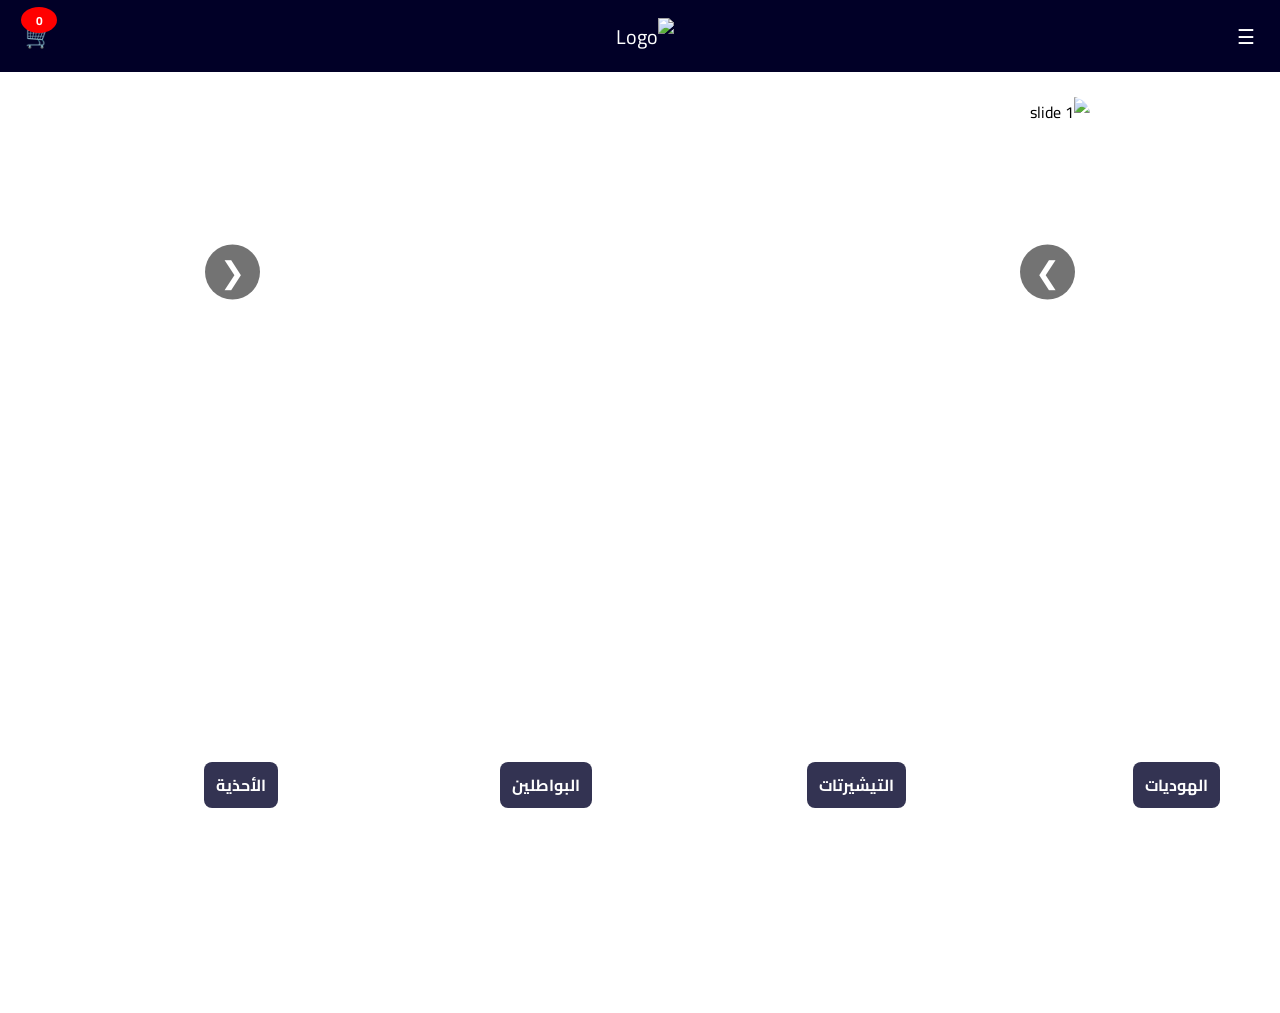
==== index.html @ a17975e5 "Add files via upload" ====
<!DOCTYPE html>
<html lang="ar">
<head>
<meta charset="UTF-8">
<meta name="viewport" content="width=device-width, initial-scale=1.0">
<link href="https://fonts.googleapis.com/css2?family=Cairo:wght@400;600;700&display=swap" rel="stylesheet">
<title>متجري</title>
<link rel="stylesheet" href="style.css">
</head>
<body>

<header class="top-bar">

<div class="menu">☰</div>

<div class="logo">
<img src="images/logo.png.png" alt="Logo">
</div>

<div class="cart">

🛒
<span id="cart-count">0</span>

</div>

</header>


<section class="slider">

  <div class="slides">
    <div class="slide active">
      <img src="images/shoe_discount.jpg.jpg" alt="slide 1">
    </div>

    <div class="slide">
      <img src="images/50_discount.jpg.jpg" alt="slide 2">
    </div>

    <div class="slide">
      <img src="images/free_shipping.jpg.jpg" alt="slide 3">
    </div>
  </div>

  <button class="slider-btn prev" onclick="changeSlide(-1)">&#10094;</button>
  <button class="slider-btn next" onclick="changeSlide(1)">&#10095;</button>

  <div class="dots">
    <span class="dot active" onclick="goToSlide(0)"></span>
    <span class="dot" onclick="goToSlide(1)"></span>
    <span class="dot" onclick="goToSlide(2)"></span>
  </div>

</section>

<section class="categories">

<a href="hoodies.html" class="category" style="background-image: url('images/hoodie.jpg.jpg');">
<span>الهوديات</span>
</a>

<a href="tshirts.html" class="category" style="background-image: url('images/tshirt.jpg');">
<span>التيشيرتات</span>
</a>

<a href="pants.html" class="category" style="background-image: url('images/pants.jpg');">
<span>البواطلين</span>
</a>

<a href="shoes.html" class="category" style="background-image: url('images/shoes.jpg');">
<span>الأحذية</span>
</a>

</section>

<script>
  const slides = document.querySelectorAll(".slide");
  const dots = document.querySelectorAll(".dot");
  let currentSlide = 0;
  let autoSlide;

  function showSlide(index) {
    slides.forEach((slide) => slide.classList.remove("active"));
    dots.forEach((dot) => dot.classList.remove("active"));

    slides[index].classList.add("active");
    dots[index].classList.add("active");
    currentSlide = index;
  }

  function changeSlide(direction) {
    currentSlide += direction;

    if (currentSlide < 0) {
      currentSlide = slides.length - 1;
    }

    if (currentSlide >= slides.length) {
      currentSlide = 0;
    }

    showSlide(currentSlide);
    restartAutoSlide();
  }

  function goToSlide(index) {
    showSlide(index);
    restartAutoSlide();
  }

  function startAutoSlide() {
    autoSlide = setInterval(() => {
      currentSlide++;
      if (currentSlide >= slides.length) {
        currentSlide = 0;
      }
      showSlide(currentSlide);
    }, 3000);
  }

  function restartAutoSlide() {
    clearInterval(autoSlide);
    startAutoSlide();
  }

  showSlide(0);
  startAutoSlide();
</script>
<section class="products">

<h2 id="categoryTitle"></h2>

<div class="products-grid" id="productsContainer">

</div>

</section>
<script>

const products = {

hoodies:[
{name:"هودي أسود",price:25,image:"images/hoodie1.jpg"},
{name:"هودي رمادي",price:28,image:"images/hoodie2.jpg"}
],

tshirts:[
{name:"تيشيرت أبيض",price:15,image:"images/tshirt1.jpg"},
{name:"تيشيرت أسود",price:18,image:"images/tshirt2.jpg"}
],

pants:[
{name:"بنطال رياضي",price:30,image:"images/pants1.jpg"},
{name:"بنطال جينز",price:35,image:"images/pants2.jpg"}
],

shoes:[
{name:"حذاء رياضي",price:50,image:"images/shoes1.jpg"},
{name:"حذاء جري",price:55,image:"images/shoes2.jpg"}
]

};


function showCategory(category){

const container = document.getElementById("productsContainer");

const title = document.getElementById("categoryTitle");

container.innerHTML = "";

title.innerText = category;

products[category].forEach(product =>{

container.innerHTML += `
<div class="product">

<img src="${product.image}">

<h3>${product.name}</h3>

<p class="price">$${product.price}</p>

<button>إضافة للسلة</button>

</div>
`;

});

}

</script>
</body>
</html>
---- style.css ----
/* عام */
body {
    margin: 0;
    font-family: 'Cairo', Arial, sans-serif;
    
    direction: rtl;
    background-image: url('images/background.jpg.jpg');
    background-size: cover;
    background-position: center;
    background-attachment: fixed;
}

/* شريط الأعلى */
.top-bar {
    background: #010027;
    color: white;
    display: flex;
    justify-content: space-between;
    align-items: center;
    padding: 15px 25px;
    font-size: 20px;
}

.logo img {
    height: 40px;
}

/* السلايدر الأساسي */
/* السلايدر */
.slider {
    width: 80%;
    max-width: 900px;
    height: 350px;
    margin: 25px auto;
    border-radius: 18px;
    overflow: hidden;
    position: relative;
}

.slides {
    position: relative;
    width: 100%;
    height: 100%;
}

.slide {
    position: absolute;
    inset: 0;
    opacity: 0;
    transition: opacity 1s ease;
    pointer-events: none;
}

.slide.active {
    opacity: 1;
    pointer-events: auto;
}

.slide img {
    width: 100%;
    height: 100%;
    object-fit: cover;
    display: block;
}

/* الأسهم */
.slider-btn {
    position: absolute;
    top: 50%;
    transform: translateY(-50%);
    width: 55px;
    height: 55px;
    border: none;
    border-radius: 50%;
    background: rgba(0, 0, 0, 0.55);
    color: white;
    font-size: 30px;
    cursor: pointer;
    z-index: 5;
}

.slider-btn.prev {
    left: 15px;
}

.slider-btn.next {
    right: 15px;
}

/* الدوائر */
.dots {
    position: absolute;
    bottom: 18px;
    left: 50%;
    transform: translateX(-50%);
    display: flex;
    gap: 10px;
    z-index: 5;
}

.dot {
    width: 14px;
    height: 14px;
    border-radius: 50%;
    background: rgba(255,255,255,0.5);
    cursor: pointer;
    transition: 0.3s;
}

.dot.active {
    background: white;
}

/* الدائرة الفعالة */
#slide1:checked ~ .dots .dot:nth-child(1),
#slide2:checked ~ .dots .dot:nth-child(2),
#slide3:checked ~ .dots .dot:nth-child(3) {
    background: white;
}

/* الحركة التلقائية */
@keyframes sliderAuto {
    0%, 33.33% { counter-reset: slider 1; }
    33.34%, 66.66% { counter-reset: slider 2; }
    66.67%, 100% { counter-reset: slider 3; }
}

/* CSS-only auto switch */
.slider input#slide1 { animation: autoSlide 9s infinite; }
.slider input#slide2 { animation: autoSlide 9s infinite 3s; }
.slider input#slide3 { animation: autoSlide 9s infinite 6s; }

@keyframes autoSlide {
    0%,33.33% { checked: true; }
    33.34%,66.66% { checked: false; }
    66.67%,100% { checked: false; }
}

/* الأقسام */
.categories {
    display: flex;
    justify-content: space-around;
    padding: 20px;
    gap: 15px;
}

.category {
    width: 20%;
    aspect-ratio: 3 / 4;
    background-size: cover;
    background-position: center;
    border-radius: 15px;
    position: relative;
    cursor: pointer;
    overflow: hidden;
    transition: 0.3s ease;
}

.category span {
    position: absolute;
    bottom: 15px;
    right: 15px;
    background: rgba(1, 0, 39, 0.8);
    color: white;
    padding: 8px 12px;
    border-radius: 8px;
    font-weight: bold;
}

.category{
transition: transform 0.3s;
}

.category:hover{
transform: scale(1.05);
}

@media (max-width:768px){

.categories{
    flex-wrap: wrap;
}

.category{
    width:45%;
}

}

/* عنوان القسم */
.section-title{
text-align:center;
color:white;
margin-top:40px;
font-size:28px;
}

/* شبكة المنتجات */
.products-grid{
display:grid;
grid-template-columns:repeat(4,1fr);
gap:20px;
padding:30px;
}

/* كرت المنتج */
.product{

background:white;
padding:15px;
border-radius:12px;
text-align:center;
transition:0.3s;
display:flex;
flex-direction:column;
gap:10px;

}

.product:hover{
transform:translateY(-5px);
}

.product img{

width:100%;
aspect-ratio: 3 / 4;
object-fit: cover;
border-radius:10px;

}



.product button{
background:#010027;
color:white;
border:none;
padding:10px 15px;
border-radius:8px;
cursor:pointer;
}

.product button:hover{
background:#2c2a70;
}

/* موبايل */
@media(max-width:768px){

.products-grid{
grid-template-columns:repeat(2,1fr);
}

}

.products{
padding:40px;
}

#categoryTitle{
text-align:center;
color:white;
margin-bottom:30px;
font-size:28px;
}

.products-grid{
display:grid;
grid-template-columns:repeat(4,1fr);
gap:20px;
}



.price{
color:#010027;
font-weight:bold;
margin:10px 0;
}


.cart span{

background:red;
color:white;
padding:3px 8px;
border-radius:50%;
font-size:14px;
margin-right:5px;

}

.cart{
position:relative;
font-size:22px;
cursor:pointer;
}

#cart-count{

position:absolute;
top:-8px;
right:-10px;

background:red;
color:white;

width:20px;
height:20px;

display:flex;
align-items:center;
justify-content:center;

border-radius:50%;
font-size:12px;
font-weight:bold;

}
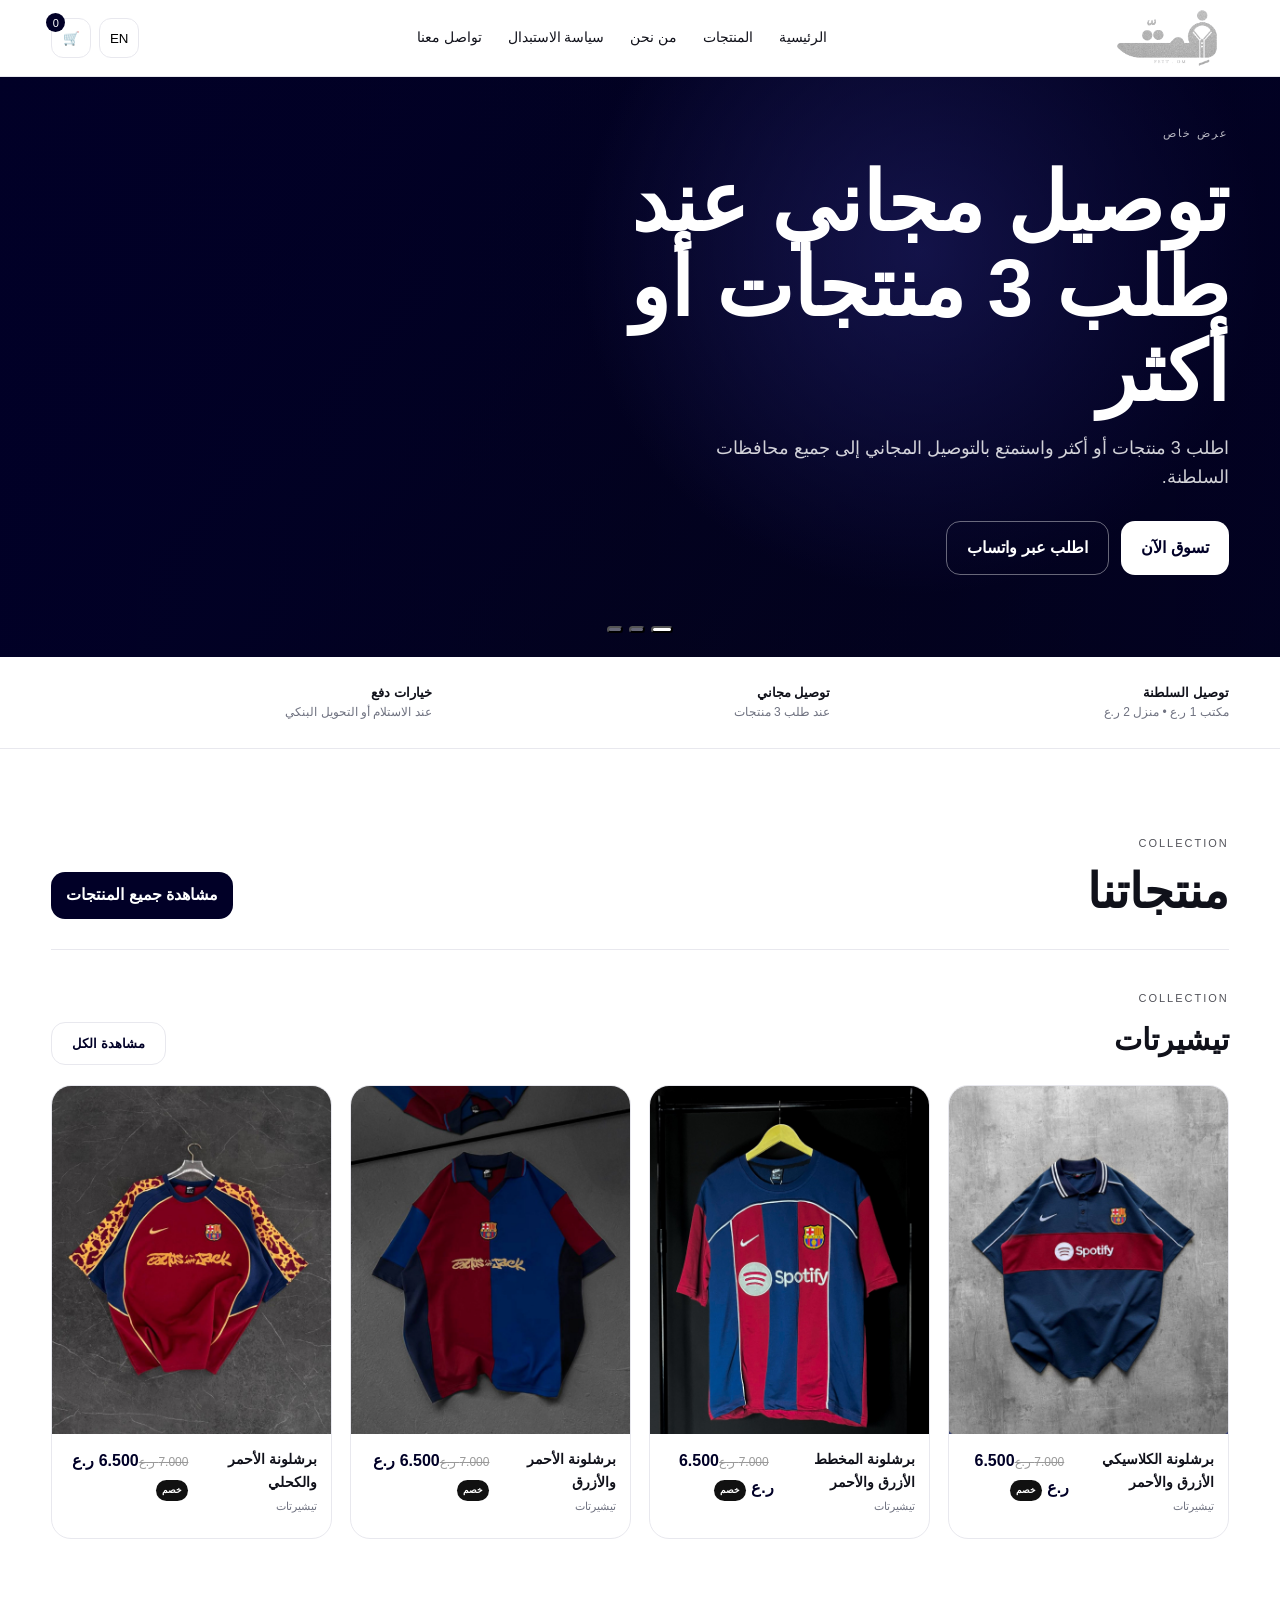
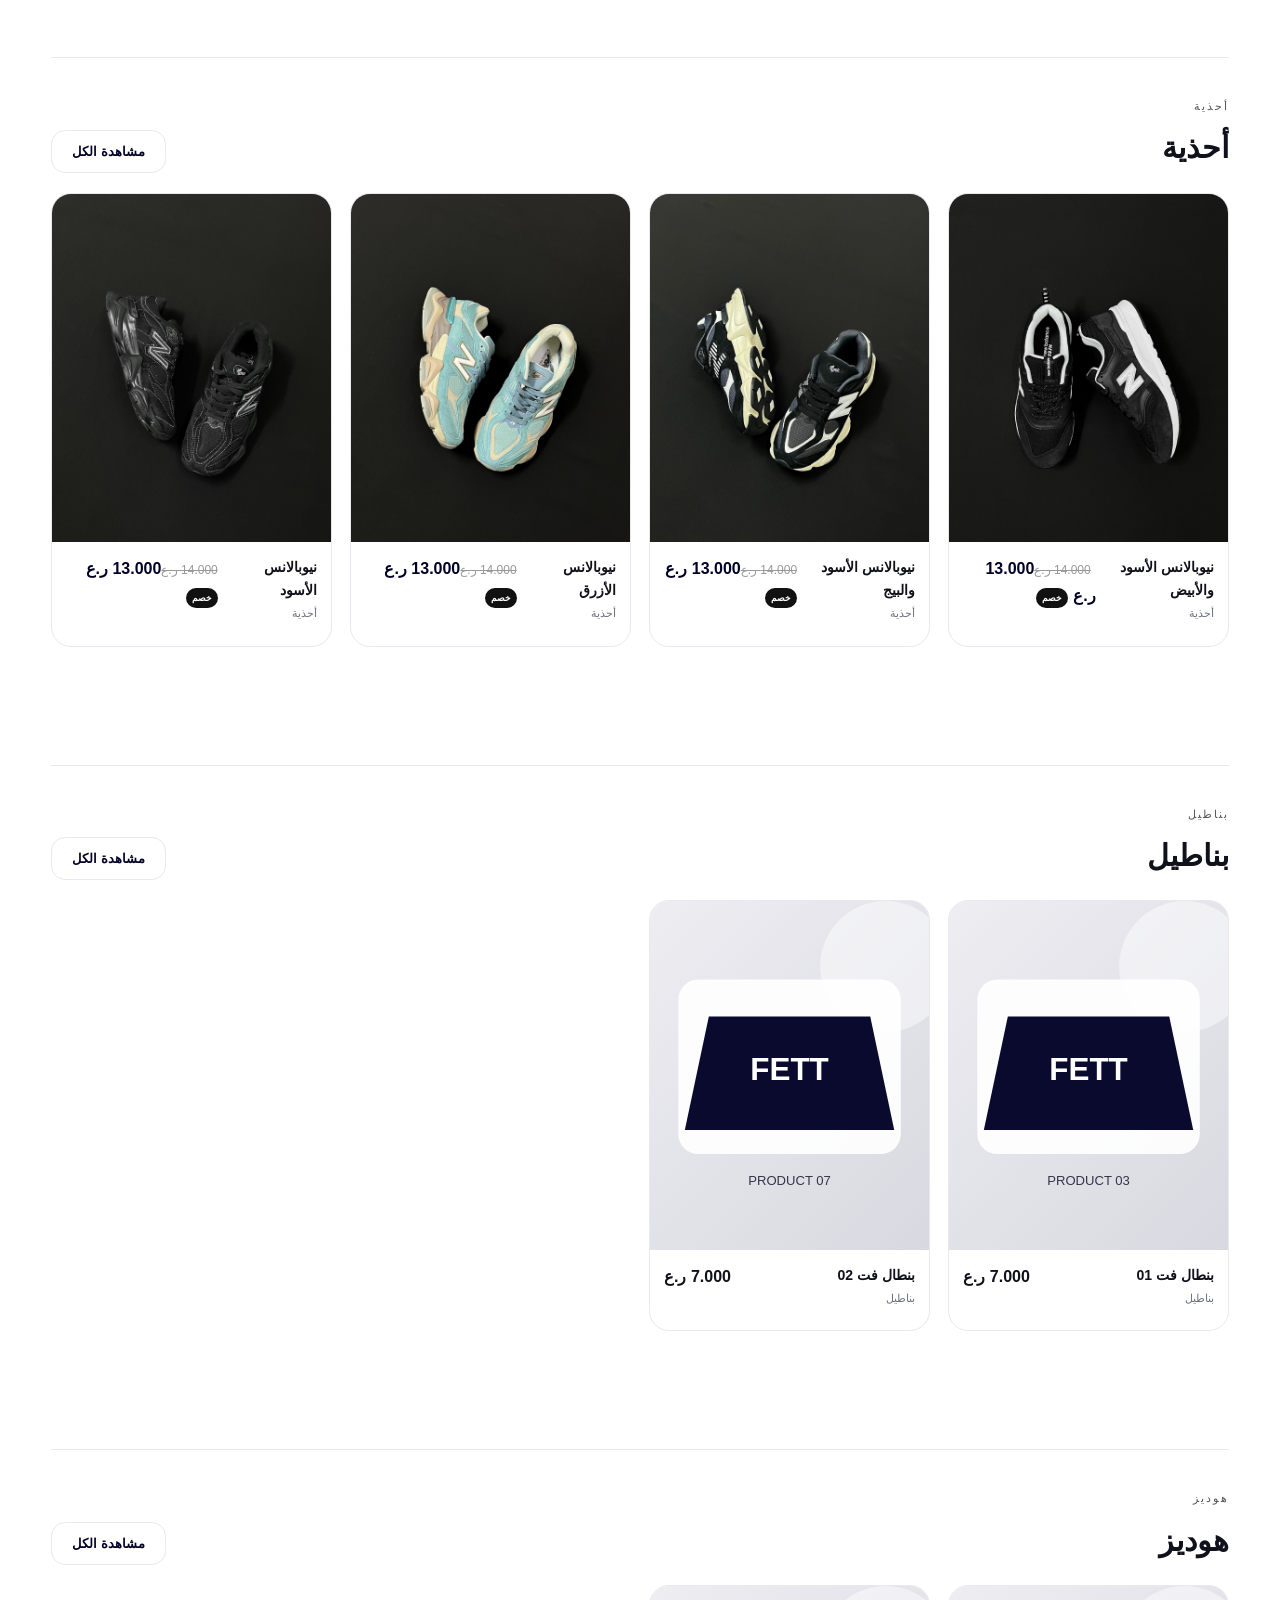
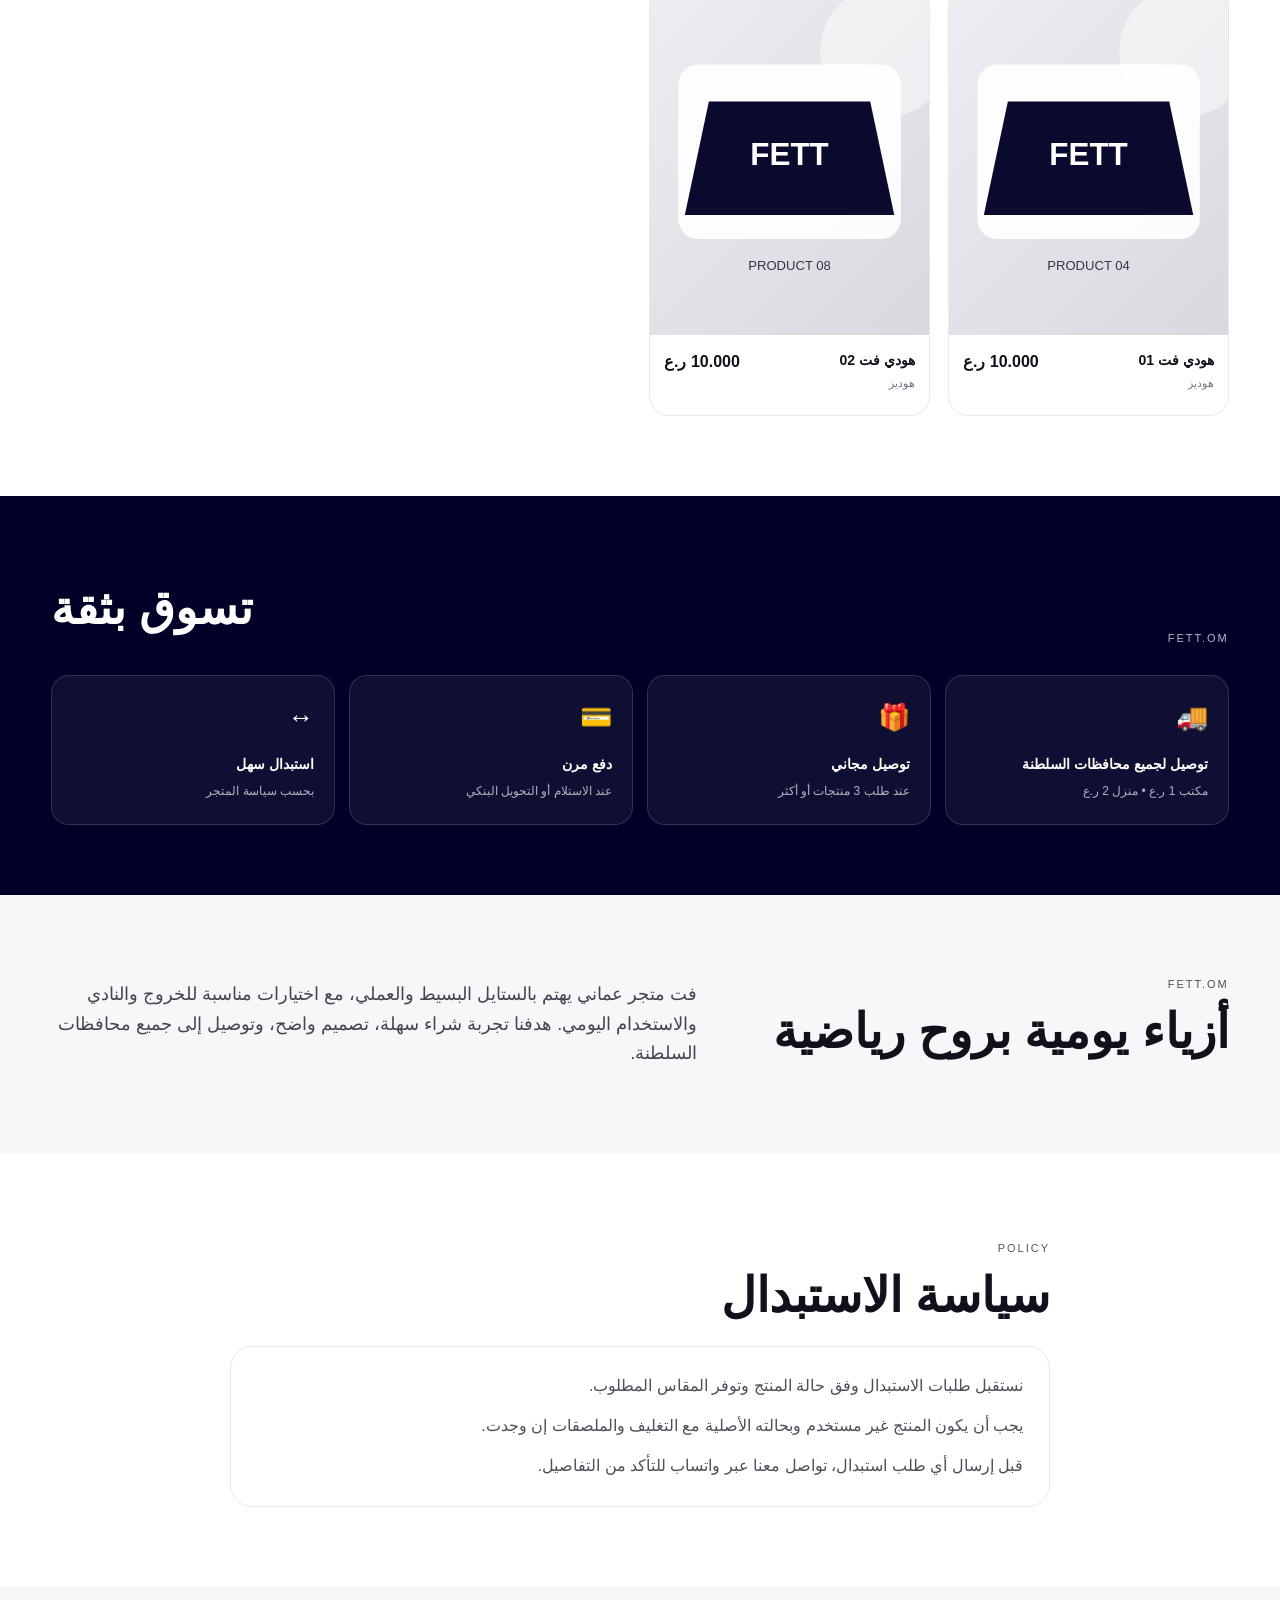
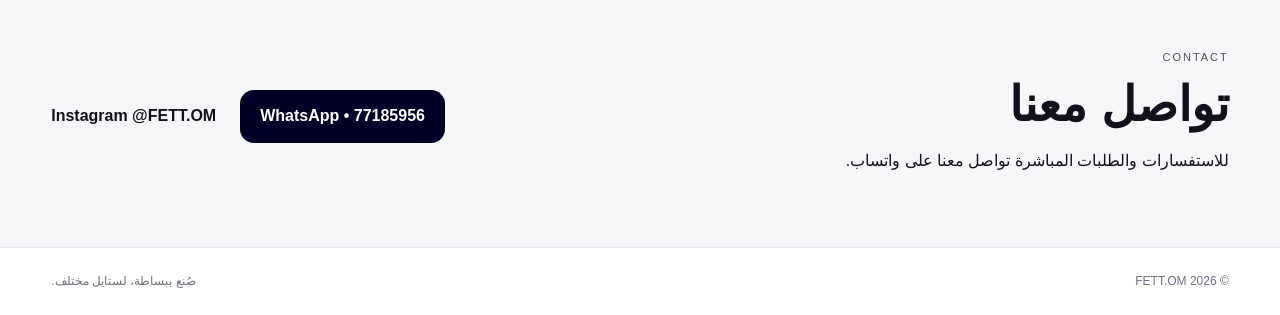
==== commit 928f7d95: "Add files via upload" ====
--- a/index.html
+++ b/index.html
@@ -1,198 +1,154 @@
-<!DOCTYPE html>
-<html lang="ar">
-<head>
-<meta charset="UTF-8">
-<meta name="viewport" content="width=device-width, initial-scale=1.0">
-<link href="https://fonts.googleapis.com/css2?family=Cairo:wght@400;600;700&display=swap" rel="stylesheet">
-<title>متجري</title>
-<link rel="stylesheet" href="style.css">
-</head>
-<body>
-
-<header class="top-bar">
-
-<div class="menu">☰</div>
-
-<div class="logo">
-<img src="images/logo.png.png" alt="Logo">
-</div>
-
-<div class="cart">
-
-🛒
-<span id="cart-count">0</span>
-
-</div>
-
-</header>
-
-
-<section class="slider">
-
-  <div class="slides">
-    <div class="slide active">
-      <img src="images/shoe_discount.jpg.jpg" alt="slide 1">
-    </div>
-
-    <div class="slide">
-      <img src="images/50_discount.jpg.jpg" alt="slide 2">
-    </div>
-
-    <div class="slide">
-      <img src="images/free_shipping.jpg.jpg" alt="slide 3">
-    </div>
-  </div>
-
-  <button class="slider-btn prev" onclick="changeSlide(-1)">&#10094;</button>
-  <button class="slider-btn next" onclick="changeSlide(1)">&#10095;</button>
-
-  <div class="dots">
-    <span class="dot active" onclick="goToSlide(0)"></span>
-    <span class="dot" onclick="goToSlide(1)"></span>
-    <span class="dot" onclick="goToSlide(2)"></span>
-  </div>
-
-</section>
-
-<section class="categories">
-
-<a href="hoodies.html" class="category" style="background-image: url('images/hoodie.jpg.jpg');">
-<span>الهوديات</span>
-</a>
-
-<a href="tshirts.html" class="category" style="background-image: url('images/tshirt.jpg');">
-<span>التيشيرتات</span>
-</a>
-
-<a href="pants.html" class="category" style="background-image: url('images/pants.jpg');">
-<span>البواطلين</span>
-</a>
-
-<a href="shoes.html" class="category" style="background-image: url('images/shoes.jpg');">
-<span>الأحذية</span>
-</a>
-
-</section>
-
-<script>
-  const slides = document.querySelectorAll(".slide");
-  const dots = document.querySelectorAll(".dot");
-  let currentSlide = 0;
-  let autoSlide;
-
-  function showSlide(index) {
-    slides.forEach((slide) => slide.classList.remove("active"));
-    dots.forEach((dot) => dot.classList.remove("active"));
-
-    slides[index].classList.add("active");
-    dots[index].classList.add("active");
-    currentSlide = index;
-  }
-
-  function changeSlide(direction) {
-    currentSlide += direction;
-
-    if (currentSlide < 0) {
-      currentSlide = slides.length - 1;
-    }
-
-    if (currentSlide >= slides.length) {
-      currentSlide = 0;
-    }
-
-    showSlide(currentSlide);
-    restartAutoSlide();
-  }
-
-  function goToSlide(index) {
-    showSlide(index);
-    restartAutoSlide();
-  }
-
-  function startAutoSlide() {
-    autoSlide = setInterval(() => {
-      currentSlide++;
-      if (currentSlide >= slides.length) {
-        currentSlide = 0;
-      }
-      showSlide(currentSlide);
-    }, 3000);
-  }
-
-  function restartAutoSlide() {
-    clearInterval(autoSlide);
-    startAutoSlide();
-  }
-
-  showSlide(0);
-  startAutoSlide();
-</script>
-<section class="products">
-
-<h2 id="categoryTitle"></h2>
-
-<div class="products-grid" id="productsContainer">
-
-</div>
-
-</section>
-<script>
-
-const products = {
-
-hoodies:[
-{name:"هودي أسود",price:25,image:"images/hoodie1.jpg"},
-{name:"هودي رمادي",price:28,image:"images/hoodie2.jpg"}
-],
-
-tshirts:[
-{name:"تيشيرت أبيض",price:15,image:"images/tshirt1.jpg"},
-{name:"تيشيرت أسود",price:18,image:"images/tshirt2.jpg"}
-],
-
-pants:[
-{name:"بنطال رياضي",price:30,image:"images/pants1.jpg"},
-{name:"بنطال جينز",price:35,image:"images/pants2.jpg"}
-],
-
-shoes:[
-{name:"حذاء رياضي",price:50,image:"images/shoes1.jpg"},
-{name:"حذاء جري",price:55,image:"images/shoes2.jpg"}
-]
-
-};
-
-
-function showCategory(category){
-
-const container = document.getElementById("productsContainer");
-
-const title = document.getElementById("categoryTitle");
-
-container.innerHTML = "";
-
-title.innerText = category;
-
-products[category].forEach(product =>{
-
-container.innerHTML += `
-<div class="product">
-
-<img src="${product.image}">
-
-<h3>${product.name}</h3>
-
-<p class="price">$${product.price}</p>
-
-<button>إضافة للسلة</button>
-
-</div>
-`;
-
-});
-
-}
-
-</script>
-</body>
-</html>+<!doctype html>
+<html lang="ar" dir="rtl">
+<head>
+<meta charset="utf-8">
+<meta name="viewport" content="width=device-width,initial-scale=1,viewport-fit=cover">
+<meta name="theme-color" content="#010027">
+<meta name="description" content="FETT.OM — متجر أزياء شبابية بسيطة ورياضية في سلطنة عُمان.">
+<title>FETT.OM | فت</title>
+<link rel="icon" href="assets/logo.png">
+<link rel="stylesheet" href="assets/style.css">
+</head>
+<body>
+<header class="topbar">
+  <div class="container nav-wrap">
+    <a class="brand" href="#home" aria-label="FETT.OM"><img src="assets/logo.png" alt="FETT.OM"></a>
+    <nav class="desktop-nav" aria-label="Primary">
+      <a href="#home" data-i18n="nav.home">الرئيسية</a>
+      <a href="#products" data-i18n="nav.products">المنتجات</a>
+      <a href="#about" data-i18n="nav.about">من نحن</a>
+      <a href="#policy" data-i18n="nav.policy">سياسة الاستبدال</a>
+      <a href="#contact" data-i18n="nav.contact">تواصل معنا</a>
+    </nav>
+    <div class="nav-actions">
+      <button class="icon-btn" id="langBtn" aria-label="Language">EN</button>
+      <button class="icon-btn cart-open" id="cartOpenBtn" type="button" aria-label="Cart">🛒<span id="cartCount">0</span></button>
+      <button class="menu-btn" id="menuBtn" type="button" aria-label="Menu">☰</button>
+    </div>
+  </div>
+  <nav class="mobile-nav" id="mobileNav" aria-label="Mobile navigation">
+    <a href="#home" data-i18n="nav.home">الرئيسية</a>
+    <a href="#products" data-i18n="nav.products">المنتجات</a>
+    <a href="#about" data-i18n="nav.about">من نحن</a>
+    <a href="#policy" data-i18n="nav.policy">سياسة الاستبدال</a>
+    <a href="#contact" data-i18n="nav.contact">تواصل معنا</a>
+  </nav>
+</header>
+
+<main id="home">
+<section class="hero">
+  <div class="hero-slider" id="heroSlider" aria-hidden="true"></div>
+  <div class="hero-content container">
+    <div class="hero-copy">
+      <span class="eyebrow" id="heroEyebrow">عرض FETT.OM</span>
+      <h1 id="heroTitle">توصيل مجاني عند طلب 3 منتجات أو أكثر</h1>
+      <p id="heroDesc">اطلب 3 منتجات أو أكثر واستمتع بالتوصيل المجاني إلى جميع محافظات السلطنة.</p>
+      <div class="hero-actions">
+        <a class="btn btn-primary" href="#products" id="heroShop">تسوق الآن</a>
+        <a class="btn btn-ghost" href="https://wa.me/96877185956" target="_blank" rel="noopener" id="heroWhatsapp">اطلب عبر واتساب</a>
+      </div>
+    </div>
+  </div>
+  <div class="slider-dots" id="sliderDots" aria-label="Slides"></div>
+</section>
+
+<section class="benefits">
+  <div class="container benefit-grid">
+    <div><strong data-i18n="benefit.shipping">توصيل السلطنة</strong><span data-i18n="benefit.shipping2">مكتب 1 ر.ع • منزل 2 ر.ع</span></div>
+    <div><strong data-i18n="benefit.free">توصيل مجاني</strong><span data-i18n="benefit.free2">عند طلب 3 منتجات</span></div>
+    <div><strong data-i18n="benefit.pay">خيارات دفع</strong><span data-i18n="benefit.pay2">عند الاستلام أو التحويل البنكي</span></div>
+  </div>
+</section>
+
+<section class="section" id="products">
+  <div class="container">
+    <div class="section-head category-main-head">
+      <div><span class="eyebrow" data-i18n="products.eyebrow">COLLECTION</span><h2 data-i18n="products.title">منتجاتنا</h2></div>
+      <a class="btn btn-primary compact-btn" href="#allProducts" data-i18n="products.viewAll">مشاهدة جميع المنتجات</a>
+    </div>
+    <div id="categorySections" class="category-sections"></div>
+
+    <div id="allProducts" class="all-products-panel is-hidden">
+      <div class="all-products-head">
+        <div>
+          <span class="eyebrow" data-i18n="products.allEyebrow">ALL PRODUCTS</span>
+          <h3 id="catalogTitle">جميع المنتجات</h3>
+        </div>
+        <div class="catalog-actions">
+          <label class="search-box" for="productSearch">
+            <span class="sr-only" data-i18n="products.searchLabel">بحث</span>
+            <span aria-hidden="true">⌕</span>
+            <input id="productSearch" type="search" autocomplete="off" data-i18n-placeholder="products.search" placeholder="ابحث عن منتج...">
+          </label>
+          <div class="filters" role="group" aria-label="Product filters">
+            <button class="filter active" type="button" data-cat="all" data-i18n="categories.all">الكل</button>
+            <button class="filter" type="button" data-cat="tshirt">تيشيرتات</button>
+            <button class="filter" type="button" data-cat="hoodie">هوديز</button>
+            <button class="filter" type="button" data-cat="pants">بناطيل</button>
+            <button class="filter" type="button" data-cat="shoes">أحذية</button>
+          </div>
+          <button class="btn btn-ghost dark-btn" type="button" id="backToCategories" data-i18n="products.back">العودة للأقسام</button>
+        </div>
+      </div>
+      <div class="product-grid" id="productGrid"></div>
+    </div>
+  </div>
+</section>
+
+<section class="trust-band">
+  <div class="container">
+    <div class="trust-heading"><span class="eyebrow">FETT.OM</span><h2 data-i18n="trust.title">تسوق بثقة</h2></div>
+    <div class="trust-grid">
+      <div class="trust-card"><div class="trust-icon">🚚</div><strong data-i18n="trust.shipping">توصيل لجميع محافظات السلطنة</strong><span data-i18n="trust.shipping2">مكتب 1 ر.ع • منزل 2 ر.ع</span></div>
+      <div class="trust-card"><div class="trust-icon">🎁</div><strong data-i18n="trust.free">توصيل مجاني</strong><span data-i18n="trust.free2">عند طلب 3 منتجات أو أكثر</span></div>
+      <div class="trust-card"><div class="trust-icon">💳</div><strong data-i18n="trust.pay">دفع مرن</strong><span data-i18n="trust.pay2">عند الاستلام أو التحويل البنكي</span></div>
+      <div class="trust-card"><div class="trust-icon">↔</div><strong data-i18n="trust.exchange">استبدال سهل</strong><span data-i18n="trust.exchange2">بحسب سياسة المتجر</span></div>
+    </div>
+  </div>
+</section>
+
+<section class="about-band" id="about"><div class="container about-grid"><div><span class="eyebrow">FETT.OM</span><h2 data-i18n="about.title">أزياء يومية بروح رياضية</h2></div><p data-i18n="about.text">فت متجر عماني يهتم بالستايل البسيط والعملي، مع اختيارات مناسبة للخروج والنادي والاستخدام اليومي. هدفنا تجربة شراء سهلة، تصميم واضح، وتوصيل إلى جميع محافظات السلطنة.</p></div></section>
+
+<section class="section" id="policy"><div class="container narrow"><span class="eyebrow" data-i18n="policy.eyebrow">POLICY</span><h2 data-i18n="policy.title">سياسة الاستبدال</h2><div class="policy-card"><p data-i18n="policy.p1">نستقبل طلبات الاستبدال وفق حالة المنتج وتوفر المقاس المطلوب.</p><p data-i18n="policy.p2">يجب أن يكون المنتج غير مستخدم وبحالته الأصلية مع التغليف والملصقات إن وجدت.</p><p data-i18n="policy.p3">قبل إرسال أي طلب استبدال، تواصل معنا عبر واتساب للتأكد من التفاصيل.</p></div></div></section>
+
+<section class="contact-band" id="contact"><div class="container contact-grid"><div><span class="eyebrow">CONTACT</span><h2 data-i18n="contact.title">تواصل معنا</h2><p data-i18n="contact.text">للاستفسارات والطلبات المباشرة تواصل معنا على واتساب.</p></div><a class="btn btn-primary" href="https://wa.me/96877185956" target="_blank" rel="noopener">WhatsApp • 77185956</a><a class="insta" href="https://instagram.com/FETT.OM" target="_blank" rel="noopener">Instagram @FETT.OM</a></div></section>
+</main>
+<footer><div class="container footer-wrap"><span>© <span id="year"></span> FETT.OM</span><span data-i18n="footer">صُنع ببساطة، لستايل مختلف.</span></div></footer>
+
+<div class="drawer-backdrop" id="backdrop"></div>
+<aside class="cart-drawer" id="cartDrawer" aria-hidden="true">
+  <div class="drawer-head"><h3 data-i18n="cart.title">سلة المشتريات</h3><button class="close" id="closeCart" type="button" aria-label="Close">×</button></div>
+  <div class="cart-items" id="cartItems"></div>
+  <div class="cart-progress" id="cartProgress"></div>
+  <div class="cart-summary" id="cartSummary">
+    <div><span data-i18n="cart.subtotal">المجموع</span><strong id="subtotal">0.000 ر.ع</strong></div>
+    <div><span data-i18n="cart.delivery">التوصيل</span><strong id="delivery">يُحدد عند إتمام الطلب</strong></div>
+    <div class="total"><span data-i18n="cart.total">الإجمالي</span><strong id="total">0.000 ر.ع</strong></div>
+    <p class="free-note" data-i18n="cart.free">التوصيل مجاني عند 3 منتجات أو أكثر.</p>
+    <button class="btn btn-primary full" id="checkoutBtn" type="button" data-i18n="cart.checkout">إتمام الطلب</button>
+    <button class="btn btn-ghost full continue-btn" id="continueShopping" type="button" data-i18n="cart.continue">متابعة التسوق</button>
+  </div>
+  <div class="cart-checkout" id="cartCheckout" hidden>
+    <div class="checkout-head"><span class="eyebrow">CHECKOUT</span><h3 data-i18n="checkout.title">إتمام الطلب</h3></div>
+    <form id="checkoutForm" novalidate>
+      <label><span data-i18n="checkout.name">الاسم</span><input required name="name" autocomplete="name"></label>
+      <label><span data-i18n="checkout.phone">رقم الهاتف</span><input required name="phone" inputmode="tel" autocomplete="tel" pattern="[0-9+ ]{8,15}"></label>
+      <label><span data-i18n="checkout.governorate">المحافظة</span><select required name="governorate"><option value="" data-i18n="checkout.chooseGovernorate">اختر المحافظة</option><option>مسقط</option><option>ظفار</option><option>مسندم</option><option>البريمي</option><option>الداخلية</option><option>شمال الباطنة</option><option>جنوب الباطنة</option><option>شمال الشرقية</option><option>جنوب الشرقية</option><option>الظاهرة</option><option>الوسطى</option></select></label>
+      <label><span data-i18n="checkout.wilaya">الولاية</span><select required name="wilaya" disabled><option value="" data-i18n="checkout.chooseWilaya">اختر الولاية</option></select></label>
+      <label><span data-i18n="checkout.area">المنطقة</span><input name="area" autocomplete="address-level3" data-i18n-placeholder="checkout.areaPlaceholder" placeholder="اكتب المنطقة / الحي"></label>
+      <label><span data-i18n="checkout.notes">الملاحظات</span><textarea name="notes" rows="3" data-i18n-placeholder="checkout.notesPlaceholder" placeholder="مثال: الطلب هدية، الرجاء كتابة عبارة..."></textarea><small class="field-note" data-i18n="checkout.note">يمكن كتابة أي تفاصيل إضافية هنا.</small></label>
+      <label><span data-i18n="checkout.delivery">نوع التوصيل</span><select required name="deliveryType"><option value="" disabled selected data-i18n="checkout.chooseDelivery">اختر طريقة التوصيل</option><option value="home" data-i18n="checkout.home">التوصيل للمنزل — 2 ر.ع</option><option value="office" data-i18n="checkout.office">التوصيل للمكتب — 1 ر.ع</option></select></label>
+      <div class="checkout-delivery-row"><span data-i18n="checkout.deliveryCost">تكلفة التوصيل</span><strong id="checkoutDeliveryCost">اختر طريقة التوصيل</strong></div>
+      <label><span data-i18n="checkout.payment">طريقة الدفع</span><select required name="payment"><option value="cod" data-i18n="checkout.cod">الدفع عند الاستلام</option><option value="bank" data-i18n="checkout.bank">تحويل بنكي</option></select></label>
+      <div class="checkout-total"><span data-i18n="cart.total">الإجمالي</span><strong id="checkoutTotal">0.000 ر.ع</strong></div>
+      <button class="btn btn-primary full" type="submit" data-i18n="checkout.whatsapp">إرسال الطلب عبر واتساب</button>
+      <button class="btn btn-ghost full" type="button" id="backToCart" data-i18n="checkout.back">العودة للسلة</button>
+    </form>
+  </div>
+</aside>
+
+<div class="modal" id="productModal" aria-hidden="true"><div class="modal-card"><button class="close" data-close-modal type="button" aria-label="Close">×</button><div id="modalContent"></div></div></div>
+<script src="assets/products.js"></script>
+<script src="assets/app.js"></script>
+</body>
+</html>
--- a/assets/style.css
+++ b/assets/style.css
@@ -0,0 +1,70 @@
+:root{--navy:#010027;--ink:#10111a;--muted:#6f7280;--line:#e8e8ee;--paper:#fff;--soft:#f7f7fa;--radius:22px}*{box-sizing:border-box}html{scroll-behavior:smooth}body{margin:0;font-family:Tahoma,Arial,sans-serif;background:#fff;color:var(--ink);line-height:1.65}.container{width:min(1180px,92%);margin:auto}.topbar{position:sticky;top:0;z-index:40;background:rgba(255,255,255,.92);backdrop-filter:blur(16px);border-bottom:1px solid var(--line)}.nav-wrap{min-height:76px;display:flex;align-items:center;justify-content:space-between;gap:20px}.brand img{width:124px;max-height:58px;object-fit:contain;display:block}.desktop-nav{display:flex;gap:26px}.desktop-nav a,.mobile-nav a{color:var(--ink);text-decoration:none;font-size:14px}.nav-actions{display:flex;align-items:center;gap:8px}.icon-btn,.menu-btn{border:1px solid var(--line);background:#fff;height:40px;min-width:40px;border-radius:12px;cursor:pointer;position:relative}.icon-btn span{position:absolute;top:-6px;left:-6px;background:var(--navy);color:#fff;width:19px;height:19px;border-radius:50%;font-size:11px;display:flex;align-items:center;justify-content:center}.menu-btn{display:none}.mobile-nav{display:none;padding:12px 4%;border-top:1px solid var(--line);background:#fff}.mobile-nav a{display:block;padding:10px 0}.hero{position:relative;min-height:580px;overflow:hidden;background:var(--navy);color:#fff}.hero-slider,.hero-slider::after{position:absolute;inset:0}.hero-slider::after{content:"";background:linear-gradient(90deg,rgba(1,0,39,.86),rgba(1,0,39,.35),rgba(1,0,39,.68));z-index:1}.hero-slide{position:absolute;inset:0;background-size:cover;background-position:center;opacity:0;transition:opacity .7s}.hero-slide.active{opacity:1}.hero-content{position:relative;z-index:2;min-height:580px;display:flex;align-items:center}.hero-copy{max-width:600px;padding-bottom:40px}.eyebrow{letter-spacing:2px;font-size:11px;opacity:.72}.hero h1{font-size:clamp(42px,7vw,82px);line-height:1.04;margin:15px 0}.hero p{font-size:18px;max-width:560px;color:rgba(255,255,255,.82)}.hero-actions{display:flex;gap:12px;margin-top:28px;flex-wrap:wrap}.btn{display:inline-flex;align-items:center;justify-content:center;border:0;text-decoration:none;padding:13px 20px;border-radius:14px;font-weight:700;cursor:pointer;transition:.2s}.btn-primary{background:var(--navy);color:#fff}.hero .btn-primary{background:#fff;color:var(--navy)}.btn-ghost{border:1px solid rgba(255,255,255,.4);color:#fff;background:transparent}.slider-dots{position:absolute;z-index:3;bottom:24px;left:50%;transform:translateX(-50%);display:flex;gap:6px}.dot{width:7px;height:7px;border-radius:99px;background:rgba(255,255,255,.4);cursor:pointer}.dot.active{background:#fff;width:22px}.benefits{background:#fff;border-bottom:1px solid var(--line)}.benefit-grid{display:grid;grid-template-columns:repeat(3,1fr);padding:22px 0;gap:18px}.benefit-grid>div{padding:3px 0}.benefit-grid strong,.benefit-grid span{display:block}.benefit-grid strong{font-size:13px}.benefit-grid span{font-size:12px;color:var(--muted)}.section{padding:80px 0}.section-head{display:flex;align-items:end;justify-content:space-between;gap:20px;margin-bottom:30px}.section h2,.about-grid h2,.contact-grid h2{margin:8px 0 0;font-size:clamp(28px,4vw,48px);line-height:1.15}.filters{display:flex;gap:8px;flex-wrap:wrap;justify-content:flex-end}.filter{border:1px solid var(--line);background:#fff;padding:9px 13px;border-radius:99px;cursor:pointer}.filter.active{background:var(--navy);color:#fff;border-color:var(--navy)}.product-grid{display:grid;grid-template-columns:repeat(4,1fr);gap:18px}.product-card{background:#fff;border:1px solid var(--line);border-radius:20px;overflow:hidden;transition:.2s;cursor:pointer}.product-card:hover{transform:translateY(-3px);box-shadow:0 10px 30px rgba(1,0,39,.08)}.product-image{aspect-ratio:4/5;background:#f0f0f5;width:100%;display:block;object-fit:cover}.product-info{padding:14px}.product-top{display:flex;justify-content:space-between;gap:10px}.product-name{font-weight:700;font-size:14px}.product-cat{font-size:11px;color:var(--muted);margin:2px 0 9px}.price{font-weight:800}.old{color:#999;text-decoration:line-through;margin-inline-start:5px;font-weight:400;font-size:12px}.about-band,.contact-band{background:var(--soft)}.about-band{padding:75px 0}.about-grid{display:grid;grid-template-columns:1fr 1.4fr;gap:70px;align-items:start}.about-grid p{font-size:18px;color:#424450;margin:10px 0}.contact-band{padding:56px 0}.contact-grid{display:grid;grid-template-columns:1fr auto auto;gap:24px;align-items:center}.insta{color:var(--ink);font-weight:700;text-decoration:none}.narrow{width:min(820px,92%)}.policy-card{border:1px solid var(--line);padding:26px;border-radius:22px;margin-top:22px}.policy-card p{color:#4d4f59;margin:0 0 14px}.policy-card p:last-child{margin-bottom:0}footer{padding:24px 0;border-top:1px solid var(--line)}.footer-wrap{display:flex;justify-content:space-between;gap:20px;color:var(--muted);font-size:12px}.drawer-backdrop{position:fixed;inset:0;background:rgba(0,0,0,.3);opacity:0;pointer-events:none;transition:.25s;z-index:50}.drawer-backdrop.open{opacity:1;pointer-events:auto}.cart-drawer{position:fixed;top:0;bottom:0;right:0;width:min(430px,92vw);background:#fff;z-index:60;transform:translateX(110%);transition:.3s;display:flex;flex-direction:column}.cart-drawer.open{transform:none}.drawer-head{padding:20px 22px;border-bottom:1px solid var(--line);display:flex;justify-content:space-between;align-items:center}.close{background:none;border:0;font-size:30px;line-height:1;cursor:pointer;color:#444}.cart-items{padding:15px 22px;overflow:auto;flex:1}.cart-row{display:grid;grid-template-columns:70px 1fr auto;gap:12px;align-items:center;padding:12px 0;border-bottom:1px solid var(--line)}.cart-row img{width:70px;border-radius:12px}.cart-row .small{font-size:12px;color:var(--muted)}.qty{display:inline-flex;border:1px solid var(--line);border-radius:10px;overflow:hidden;margin-top:8px}.qty button{border:0;background:#fff;width:28px;height:28px;cursor:pointer}.qty span{width:28px;display:flex;align-items:center;justify-content:center}.remove{font-size:11px;color:#a00;cursor:pointer;margin-top:6px}.cart-summary{padding:20px 22px;border-top:1px solid var(--line)}.cart-summary>div{display:flex;justify-content:space-between;margin:7px 0}.cart-summary .total{font-size:17px;padding-top:8px;border-top:1px solid var(--line);margin-top:12px}.free-note{font-size:11px;color:var(--muted)}.full{width:100%;margin-top:10px}.modal{position:fixed;inset:0;background:rgba(0,0,0,.45);z-index:70;display:none;align-items:center;justify-content:center;padding:15px}.modal.show{display:flex}.modal-card{background:#fff;border-radius:24px;width:min(820px,96vw);max-height:94vh;overflow:auto;position:relative;padding:28px}.checkout-card{width:min(620px,96vw)}.modal-card>.close{position:absolute;left:16px;top:14px}.product-detail{display:grid;grid-template-columns:minmax(0,1.05fr) minmax(0,.95fr);gap:28px;align-items:start}.detail-media{width:100%;aspect-ratio:4/5;min-height:0;border-radius:18px;overflow:hidden;background:#111}.detail-product-image{width:100%;height:100%;display:block;object-fit:cover;object-position:center;border-radius:18px}.detail-image{background:#f3f3f6;border-radius:18px;width:100%}.detail h3{font-size:32px;margin:8px 0}.detail p{color:#5a5c66}.detail .price{font-size:23px}.chips{display:flex;gap:8px;flex-wrap:wrap;margin:15px 0}.chip{border:1px solid var(--line);padding:7px 10px;border-radius:99px;font-size:12px}.checkout-head{margin-bottom:16px}.checkout-card form{display:grid;gap:12px}.checkout-card label{display:grid;gap:6px;font-size:13px;font-weight:700}.checkout-card input,.checkout-card textarea,.checkout-card select{width:100%;border:1px solid var(--line);border-radius:12px;padding:12px;font:inherit;background:#fff}.checkout-total{display:flex;justify-content:space-between;border-top:1px solid var(--line);padding-top:14px;margin-top:5px}.muted{color:var(--muted);font-size:11px}.empty{padding:45px 0;text-align:center;color:var(--muted)}@media(max-width:980px){.desktop-nav{display:none}.menu-btn{display:block}.benefit-grid{grid-template-columns:1fr}.product-grid{grid-template-columns:repeat(3,1fr)}.about-grid{grid-template-columns:1fr;gap:15px}.contact-grid{grid-template-columns:1fr 1fr}.contact-grid h2{margin-bottom:5px}}@media(max-width:680px){.product-detail{grid-template-columns:1fr;gap:18px}.detail-media{aspect-ratio:4/5}.nav-wrap{min-height:68px}.hero,.hero-content{min-height:520px}.hero h1{font-size:44px}.hero p{font-size:15px}.section{padding:58px 0}.section-head{align-items:start;flex-direction:column}.filters{justify-content:flex-start}.product-grid{grid-template-columns:repeat(2,1fr);gap:12px}.product-info{padding:11px}.contact-grid{grid-template-columns:1fr}.footer-wrap{flex-direction:column}.product-detail{grid-template-columns:1fr}.modal-card{padding:22px}.benefit-grid{padding:16px 0}.hero-actions .btn{width:100%}}
+.category-sections{display:grid;gap:64px}.category-block{border-top:1px solid var(--line);padding-top:34px}.category-head,.all-products-head{display:flex;align-items:end;justify-content:space-between;gap:20px;margin-bottom:22px}.category-head h3,.all-products-head h3{margin:6px 0 0;font-size:28px}.text-link{border:0;background:none;padding:6px 0;font-weight:800;color:var(--navy);cursor:pointer}.compact-btn{padding:10px 15px}.all-products-panel{margin-top:20px;border-top:1px solid var(--line);padding-top:36px}.all-products-panel.is-hidden{display:none}.catalog-actions{display:flex;align-items:center;gap:12px;flex-wrap:wrap;justify-content:flex-end}.dark-btn{color:#fff;background:var(--navy)}.sale-price{font-weight:900;color:var(--navy)}.sale-badge{display:inline-flex;align-items:center;justify-content:center;background:#111;color:#fff;border-radius:999px;font-size:9px;padding:3px 6px;margin-inline-start:5px;font-weight:800}.option-chip{appearance:none;background:#fff;cursor:pointer;transition:.2s}.option-chip:hover{border-color:var(--navy);transform:translateY(-1px)}.option-chip.selected{background:var(--navy);border-color:var(--navy);color:#fff}.detail-price{display:flex;align-items:center;gap:5px}@media(max-width:680px){.category-head,.all-products-head{align-items:flex-start;flex-direction:column}.catalog-actions{width:100%;justify-content:flex-start}.compact-btn{width:100%}.category-sections{gap:46px}.category-block{padding-top:26px}.sale-badge{font-size:8px}}
+
+.checkout-delivery-row{display:flex;justify-content:space-between;align-items:center;margin:0 0 14px;padding:12px 14px;border:1px solid rgba(1,0,39,.1);border-radius:12px;background:#fafaff}.checkout-delivery-row strong{font-weight:800}.cart-summary>div:nth-child(2) strong{font-size:13px}
+
+/* Cart checkout redesign */
+.cart-drawer{overflow:hidden}
+.cart-checkout{display:none;flex:1;min-height:0;overflow:auto;background:#fff}
+.cart-drawer.checkout-mode .cart-items,.cart-drawer.checkout-mode .cart-summary{display:none}
+.cart-drawer.checkout-mode .cart-checkout{display:block}
+.cart-drawer:not(.checkout-mode) .cart-checkout{display:none}
+.checkout-head{padding:20px 22px 8px;border-bottom:0}
+.cart-checkout form{display:grid;gap:14px;padding:0 22px 24px}
+.cart-checkout label{display:grid;gap:7px;font-size:13px;font-weight:700;color:var(--ink)}
+.cart-checkout input,.cart-checkout textarea,.cart-checkout select{width:100%;border:1px solid #dfe1e8;border-radius:12px;padding:12px 13px;font:inherit;background:#fff;color:var(--ink);outline:none;transition:border-color .2s,box-shadow .2s}
+.cart-checkout input:focus,.cart-checkout textarea:focus,.cart-checkout select:focus{border-color:var(--navy);box-shadow:0 0 0 3px rgba(1,0,39,.08)}
+.cart-checkout textarea{resize:vertical;min-height:82px}
+.cart-checkout select:invalid{color:#8a8d98}
+.checkout-delivery-row{display:flex;justify-content:space-between;align-items:center;padding:13px 14px;border:1px solid var(--line);border-radius:12px;background:var(--soft);font-size:13px}
+.checkout-total{display:flex;justify-content:space-between;align-items:center;border-top:1px solid var(--line);padding-top:15px;margin-top:2px;font-size:15px}
+.checkout-total strong{font-size:19px}
+.cart-checkout .btn{min-height:48px}
+.cart-checkout .btn-ghost{color:var(--navy);border-color:var(--line);background:#fff}
+@media(max-width:680px){
+  .cart-drawer{width:100%;max-width:100vw}
+  .drawer-head{padding:16px 18px}
+  .cart-items{padding:10px 18px}
+  .cart-summary{padding:16px 18px}
+  .checkout-head{padding:18px 18px 8px}
+  .cart-checkout form{padding:0 18px 22px;gap:13px}
+}
+
+.oversized-note{margin:8px 0 2px!important;color:var(--muted)!important;font-size:12px!important;font-weight:700}.size-guide{margin-top:18px;border:1px solid var(--line);border-radius:16px;background:#fafaff;overflow:hidden}.size-guide-head{display:flex;justify-content:space-between;gap:12px;align-items:center;padding:12px 14px;border-bottom:1px solid var(--line)}.size-guide-head strong{font-size:14px}.size-guide-head span{font-size:11px;color:var(--muted)}.size-guide-table-wrap{overflow:auto}.size-guide-table{width:100%;border-collapse:collapse;font-size:11px;min-width:560px}.size-guide-table th,.size-guide-table td{border:1px solid var(--line);padding:8px 7px;text-align:center}.size-guide-table th{font-weight:800;background:#fff}.size-guide-table tbody th{background:#f7f7fb;text-align:right}.size-guide-table td{white-space:nowrap}@media(max-width:680px){.size-guide-head{align-items:flex-start;flex-direction:column}.size-guide-table{font-size:10px}}
+
+.size-note{font-size:12px;color:var(--muted);margin-top:-6px;margin-bottom:12px}.category-block{margin-top:54px}.category-block:first-child{margin-top:0}.category-head{display:flex;align-items:end;justify-content:space-between;gap:18px;margin-bottom:20px}.category-head h3{margin:5px 0 0;font-size:30px}.category-head .dark-btn{color:var(--navy);border-color:var(--line);background:#fff}.category-head .dark-btn:hover{background:var(--soft)}@media(max-width:680px){.category-head{align-items:start;flex-direction:column}.category-head h3{font-size:26px}}
+
+/* Stock states */
+.product-card{position:relative}.stock-badge{position:absolute;top:12px;right:12px;z-index:3;background:#8f1717;color:#fff;padding:8px 12px;border-radius:12px;font-weight:800;font-size:.78rem}.product-card.is-sold-out{opacity:.72}.option-chip.disabled{opacity:.38;cursor:not-allowed;text-decoration:line-through}.soldout-message{margin:18px 0;padding:14px 16px;border-radius:14px;background:#f4f4f6;color:#7d1111;font-weight:800}.btn:disabled{opacity:.55;cursor:not-allowed}
+
+/* Experience upgrades */
+.sr-only{position:absolute!important;width:1px!important;height:1px!important;padding:0!important;margin:-1px!important;overflow:hidden!important;clip:rect(0,0,0,0)!important;white-space:nowrap!important;border:0!important}
+.search-box{display:flex;align-items:center;gap:8px;border:1px solid var(--line);background:#fff;border-radius:14px;padding:0 13px;min-width:260px;height:44px;box-shadow:0 4px 18px rgba(1,0,39,.04)}
+.search-box span{font-size:20px;color:var(--muted);line-height:1}
+.search-box input{border:0;outline:0;width:100%;font:inherit;color:var(--ink);background:transparent;font-size:13px}
+.search-box input::placeholder{color:#9a9ca6}
+.trust-band{background:var(--navy);color:#fff;padding:70px 0}
+.trust-heading{display:flex;align-items:end;justify-content:space-between;gap:20px;margin-bottom:28px}.trust-heading h2{margin:5px 0 0;font-size:clamp(30px,4vw,46px)}
+.trust-grid{display:grid;grid-template-columns:repeat(4,1fr);gap:14px}
+.trust-card{border:1px solid rgba(255,255,255,.14);background:rgba(255,255,255,.06);border-radius:18px;padding:20px;min-height:150px;display:flex;flex-direction:column;gap:6px}.trust-card strong{font-size:14px}.trust-card span{font-size:12px;color:rgba(255,255,255,.68)}.trust-icon{font-size:26px;margin-bottom:8px}
+.cart-progress{margin:0 22px 4px;padding:12px 14px;border-radius:14px;background:#f5f5fa;color:var(--navy);font-size:12px;font-weight:800;text-align:center}.cart-progress.is-complete{background:#eff7ee;color:#1b6d2d}
+.empty-cart{min-height:300px;display:flex;align-items:center;justify-content:center;flex-direction:column;text-align:center;gap:8px}.empty-cart-icon{font-size:34px}.empty-cart span{color:var(--muted);font-size:12px}.empty-cart .btn{margin-top:10px}
+.cart-row-end{display:flex;flex-direction:column;align-items:flex-end;gap:5px}.continue-btn{color:var(--navy);border-color:var(--line);background:#fff}
+.detail-section{margin-top:18px}.detail-meta{display:grid;grid-template-columns:1fr 1fr;gap:9px;margin:18px 0}.detail-meta>div{border:1px solid var(--line);border-radius:14px;padding:11px;background:#fafaff}.detail-meta span{display:block;font-size:10px;color:var(--muted);margin-bottom:3px}.detail-meta strong{display:block;font-size:12px}.detail-actions{display:grid;grid-template-columns:1fr 1fr;gap:9px;margin-top:14px}.dark-outline{border:1px solid var(--navy)!important;color:var(--navy)!important;background:#fff!important}.search-empty{grid-column:1/-1;padding:60px 15px}
+.product-card:focus-visible,.filter:focus-visible,.chip:focus-visible,.btn:focus-visible,.icon-btn:focus-visible,.search-box:focus-within{outline:3px solid rgba(1,0,39,.18);outline-offset:2px}
+body.modal-open{overflow:hidden}
+@media(max-width:980px){.trust-grid{grid-template-columns:repeat(2,1fr)}.catalog-actions{width:100%}.search-box{min-width:220px;flex:1}.detail-meta{grid-template-columns:repeat(2,1fr)}}
+@media(max-width:680px){
+  .nav-actions{gap:6px}.icon-btn{height:42px;min-width:42px}.brand img{width:100px}
+  .hero-copy{padding-bottom:65px}.hero h1{font-size:40px;line-height:1.08}.hero p{font-size:14px;line-height:1.7}.slider-dots{bottom:18px}
+  .benefit-grid{grid-template-columns:1fr}.benefit-grid>div{padding:5px 0}
+  .section{padding:48px 0}.section-head{gap:12px}.section h2{font-size:34px}
+  .category-block{margin-top:38px}.category-head h3{font-size:27px}.category-head .btn{width:100%}
+  .product-grid{grid-template-columns:repeat(2,minmax(0,1fr));gap:10px}.product-card{border-radius:16px}.product-info{padding:10px}.product-name{font-size:12px;line-height:1.45}.product-cat{font-size:10px}.price{font-size:12px}.old{font-size:10px}.sale-badge{font-size:8px;padding:2px 5px}
+  .trust-band{padding:52px 0}.trust-heading{align-items:flex-start;flex-direction:column}.trust-grid{grid-template-columns:1fr 1fr;gap:10px}.trust-card{padding:14px;min-height:145px;border-radius:16px}.trust-card strong{font-size:12px}.trust-card span{font-size:10px}.trust-icon{font-size:22px}
+  .all-products-head{gap:14px}.catalog-actions{display:grid;grid-template-columns:1fr;gap:10px}.search-box{min-width:0;width:100%;height:46px}.filters{display:grid;grid-template-columns:repeat(5,1fr);gap:6px;width:100%}.filter{padding:8px 4px;font-size:11px}
+  .cart-drawer{width:100%;max-width:100vw}.drawer-head{padding:15px 16px}.cart-items{padding:10px 16px}.cart-progress{margin:0 16px 4px}.cart-summary{padding:15px 16px}.cart-row{grid-template-columns:58px 1fr auto;gap:9px}.cart-row img{width:58px}.qty button{width:26px;height:26px}.qty span{width:26px}
+  .product-detail{grid-template-columns:1fr}.detail-media{aspect-ratio:4/5}.modal-card{width:96vw;padding:19px}.detail h3{font-size:27px}.detail-meta{grid-template-columns:1fr 1fr}.detail-actions{position:sticky;bottom:0;background:#fff;padding-top:8px}
+  .mobile-nav.open{display:block}.mobile-nav a{font-size:14px}.about-grid{gap:12px}.about-grid p{font-size:15px;line-height:1.8}.contact-grid{gap:16px}.footer-wrap{align-items:center;text-align:center}
+}
+@media(max-width:380px){.filters{grid-template-columns:repeat(3,1fr)}.product-grid{gap:8px}.detail-meta{grid-template-columns:1fr}.trust-grid{grid-template-columns:1fr}.hero h1{font-size:36px}}
